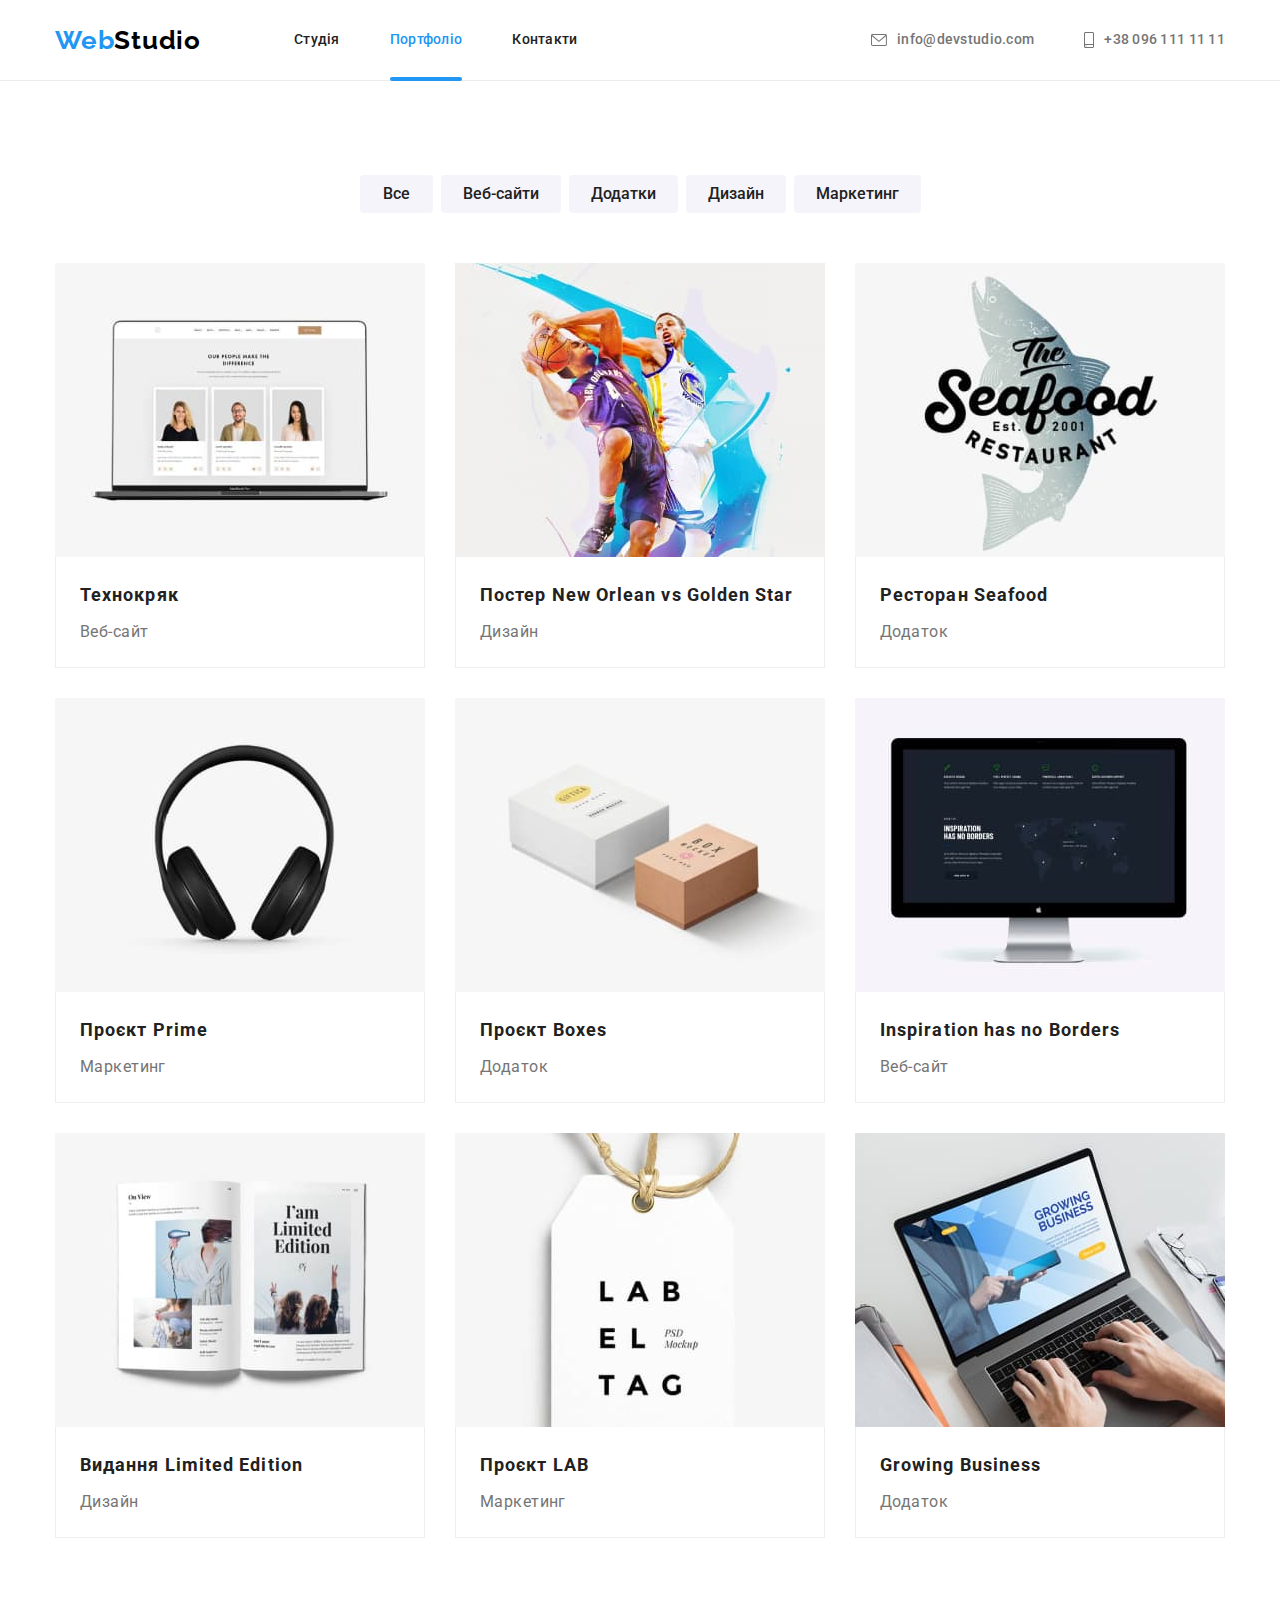
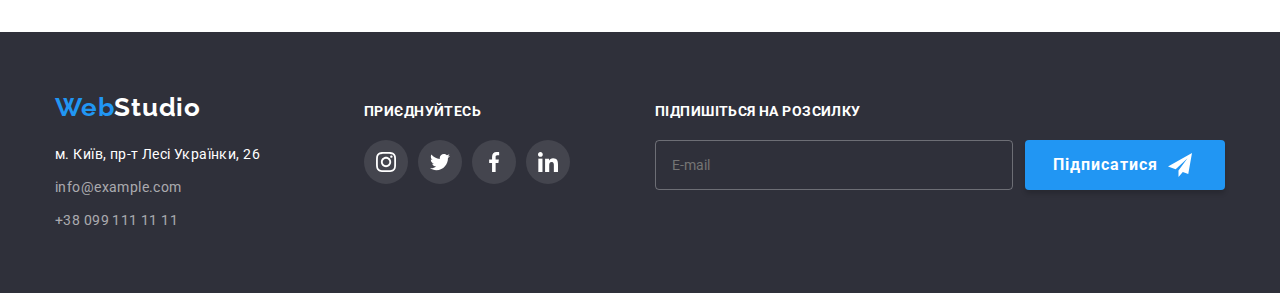
==== portfolio.html @ 716a97ec "Made some changes" ====
<!DOCTYPE html>
<html lang="uk">
<head>
    <meta charset="UTF-8">
    <meta http-equiv="X-UA-Compatible" content="IE=edge">
    <meta name="viewport" content="width=device-width, initial-scale=1.0">
    <title>Портфолио</title>
    <link rel="preconnect" href="https://fonts.googleapis.com">
    <link rel="preconnect" href="https://fonts.gstatic.com" crossorigin>
    <link href="https://fonts.googleapis.com/css2?family=Raleway:wght@700&family=Roboto:wght@400;500;700;900&display=swap"
        rel="stylesheet"/>
    <link rel="stylesheet" href="https://cdn.jsdelivr.net/npm/modern-normalize@1.1.0/modern-normalize.min.css">
    <link rel="stylesheet" href="./css/main.min.css"/>
</head>
<body>
    <!-- HEADER -->
<header class="page-header">
    <div class="container page-header-container">
        <nav class="page-nav">
            <a class="logo link" href="./index.html">Web<span class="logo-header">Studio</span></a>
            <ul class="menu list">
                <li class="menu__item">
                    <a class="menu__link link" href="./index.html">Студія</a>
                </li>
                <li class="menu__item">
                    <a class="menu__link menu__link_current link" href="./portfolio.html">Портфоліо</a>
                </li>
                <li class="menu__item">
                    <a class="menu__link link" href="">Контакти</a>
                </li>
            </ul>
        </nav>

        <ul class="menu contact list">
            <li class="menu__item">
                <a class="menu__email link" href="mailto:info@devstudio.com">info@devstudio.com
                    <svg class="menu__contact-icon" width="16" height="12">
                        <use href="./images/sprite.svg#icon-envelope"></use>
                    </svg>
                </a>
            </li>
            <li class="menu__item">
                <a class="menu__phone-number link" href="tel:+380961111111">+38 096 111 11 11
                    <svg class="menu__contact-icon" width="10" height="16">
                        <use href="./images/sprite.svg#icon-smartphone"></use>
                    </svg>
                </a>
            </li>
        </ul>
    </div>
</header>
    <main>
        <!--PORTFOLIO-->
    <section class="section">
        <div class="container">
        <h1 hidden>Портфоліо</h1>
        <ul class="menu-btn menu list">
            <li class="menu-btn__item">
                <button class="menu-btn__portfolio" type="button">Все</button>
            </li>
            <li class="menu-btn__item">
                <button class="menu-btn__portfolio" type="button">Веб-сайти</button>
            </li>
            <li class="menu-btn__item">
                <button class="menu-btn__portfolio" type="button">Додатки</button>
            </li>
            <li class="menu-btn__item">
                <button class="menu-btn__portfolio" type="button">Дизайн</button>
            </li>
            <li class="menu-btn__item">
                <button class="menu-btn__portfolio" type="button">Маркетинг</button>
            </li>
        </ul>
        </div>
        <div class="container">
        <ul class="portfolio list">
            <li class="portfolio__item">
                <a href="" class="portfolio__link link">
                    <div class="portfolio-gallery">
                        <img class="portfolio-gallery__cards" src="./images/portfolio/img1.jpg" alt="Фото веб-сайта" width="370" height="294">
                        <p class="portfolio-gallery__desc">Ресурс пропонує комплексні пропозиції з різним рівнем функціоналу та сервісів. Все це дозволить
                        відвідувачу отримати вичерпні відомості про компанію чи приватну особу.</p>
                    </div>
                <div class="project-box">
                <h2 class="project-box__title">Технокряк</h2>
                <p class="project-box__type">Веб-сайт</p>
                </div>
                </a>
            </li>
            <li class="portfolio__item">
                <a href="" class="portfolio__link link">
                    <div class="portfolio-gallery">
                        <img class="portfolio-gallery__cards" src="./images/portfolio/img2.jpg" alt="Дизайн постера" width="370" height="294">
                        <p class="portfolio-gallery__desc">Ресурс пропонує комплексні пропозиції з різним рівнем функціоналу та сервісів. Все це дозволить
                        відвідувачу отримати вичерпні відомості про компанію чи приватну особу.</p>
                    </div>
                <div class="project-box">
                <h2 class="project-box__title">Постер <span lang="en">New Orlean vs Golden Star</span></h2>
                <p class="project-box__type">Дизайн</p>
                </div>
                </a>
            </li>
            <li class="portfolio__item">
                <a href="" class="portfolio__link link">
                    <div class="portfolio-gallery">
                        <img class="portfolio-gallery__cards" src="./images/portfolio/img3.jpg" alt="Приложение ресторана" width="370" height="294">
                        <p class="portfolio-gallery__desc">Ресурс пропонує комплексні пропозиції з різним рівнем функціоналу та сервісів. Все це дозволить
                        відвідувачу отримати вичерпні відомості про компанію чи приватну особу.</p>
                    </div>
                <div class="project-box">
                <h2 class="project-box__title">Ресторан <span lang="en">Seafood</span></h2>
                <p class="project-box__type">Додаток</p>
                </div>
                </a>
            </li>
            <li class="portfolio__item">
                <a href="" class="portfolio__link link">
                    <div class="portfolio-gallery">
                        <img class="portfolio-gallery__cards" src="./images/portfolio/img4.jpg" alt="Маркетинговый проэкт" width="370" height="294">
                        <p class="portfolio-gallery__desc">Ресурс пропонує комплексні пропозиції з різним рівнем функціоналу та сервісів. Все це дозволить
                        відвідувачу отримати вичерпні відомості про компанію чи приватну особу.</p>
                    </div>
                <div class="project-box">
                <h2 class="project-box__title">Проєкт <span lang="en">Prime</span></h2>
                <p class="project-box__type">Маркетинг</p>
                </div>
                </a>
            </li>
            <li class="portfolio__item">
                <a href="" class="portfolio__link link">
                    <div class="portfolio-gallery">
                        <img class="portfolio-gallery__cards" src="./images/portfolio/img5.jpg" alt="Приложение" width="370" height="294">
                        <p class="portfolio-gallery__desc">Ресурс пропонує комплексні пропозиції з різним рівнем функціоналу та сервісів. Все це дозволить
                        відвідувачу отримати вичерпні відомості про компанію чи приватну особу.</p>
                    </div>
                <div class="project-box">
                <h2 class="project-box__title">Проєкт <span lang="en">Boxes</span></h2>
                <p class="project-box__type">Додаток</p>
                </div>
                </a>
            </li>
            <li class="portfolio__item">
                <a href="" class="portfolio__link link">
                    <div class="portfolio-gallery">
                        <img class="portfolio-gallery__cards" src="./images/portfolio/img6.jpg" alt="Веб-сайт" width="370" height="294">
                        <p class="portfolio-gallery__desc">Ресурс пропонує комплексні пропозиції з різним рівнем функціоналу та сервісів. Все це дозволить
                        відвідувачу отримати вичерпні відомості про компанію чи приватну особу.</p>
                    </div>
                <div class="project-box">
                <h2 class="project-box__title" lang="en">Inspiration has no Borders</h2>
                <p class="project-box__type">Веб-сайт</p>
                </div>
                </a>
            </li>
            <li class="portfolio__item">
                <a href="" class="portfolio__link link">
                    <div class="portfolio-gallery">
                        <img class="portfolio-gallery__cards" src="./images/portfolio/img7.jpg" alt="Дизайн журнала" width="370" height="294">
                        <p class="portfolio-gallery__desc">Ресурс пропонує комплексні пропозиції з різним рівнем функціоналу та сервісів. Все це дозволить
                        відвідувачу отримати вичерпні відомості про компанію чи приватну особу.</p>
                    </div>
                <div class="project-box">
                <h2 class="project-box__title">Видання <span lang="en">Limited Edition</span></h2>
                <p class="project-box__type">Дизайн</p>
                </div>
                </a>
            </li>
            <li class="portfolio__item">
                <a href="" class="portfolio__link link">
                    <div class="portfolio-gallery">
                        <img class="portfolio-gallery__cards" src="./images/portfolio/img8.jpg" alt="Маркетинговый проэкт" width="370" height="294">
                        <p class="portfolio-gallery__desc">Ресурс пропонує комплексні пропозиції з різним рівнем функціоналу та сервісів. Все це дозволить
                        відвідувачу отримати вичерпні відомості про компанію чи приватну особу.</p>
                    </div>
                <div class="project-box">
                <h2 class="project-box__title">Проєкт <span lang="en">LAB</span></h2>
                <p class="project-box__type">Маркетинг</p>
                </div>
                </a>
            </li>
            <li class="portfolio__item">
                <a href="" class="portfolio__link link">
                    <div class="portfolio-gallery">
                        <img src="./images/portfolio/img9.jpg" alt="Приложение" width="370" height="294">
                        <p class="portfolio-gallery__desc">Ресурс пропонує комплексні пропозиції з різним рівнем функціоналу та сервісів. Все це дозволить
                        відвідувачу отримати вичерпні відомості про компанію чи приватну особу.</p>
                    </div>
                <div class="project-box">
                <h2 class="project-box__title" lang="en">Growing Business</h2>
                <p class="project-box__type">Додаток</p>
                </div>
                </a>
            </li>
        </ul>
        </div>
    </section>
    </main>
    <!-- FOOTER -->
    <footer>
        <div class="footer-container container">
            <div class="adress-footer">
                <a class="logo link" href="./index.html">Web<span class="logo-footer">Studio</span></a>
                <address>
                    <ul class="contact-footer list">
                        <li class="contact-footer__adress">
                            <a class="contact-footer__map link" href="https://goo.gl/maps/ppYzoB6r3DDobpqH9" target="_blank"
                                rel="noopener noreferrer">м. Київ, пр-т Лесі Українки, 26</a>
                        </li>
                        <li class="contact-footer__adress">
                            <a class="contact-footer__mail link" href="mailto:info@example.com">info@example.com</a>
                        </li>
                        <li>
                            <a class="contact-footer__phone- link" href="tel:+380991111111">+38 099 111 11 11</a>
                        </li>
                    </ul>
                </address>
            </div>
            <div class="social">
                <p class="social__title">приєднуйтесь</p>
                <ul class="social__list list">
                    <li class="social__item">
                        <a href="" class="social__link"><svg class="social__icon" width="20" height="20">
                                <use href="./images/sprite.svg#icon-instagram-footer"></use>
                            </svg>
                        </a>
                    </li>
                    <li class="social__item">
                        <a href="" class="social__link"><svg class="social__icon" width="20" height="20">
                                <use href="./images/sprite.svg#icon-twitter-footer"></use>
                            </svg>
                        </a>
                    </li>
                    <li class="social__item">
                        <a href="" class="social__link"><svg class="social__icon" width="20" height="20">
                                <use href="./images/sprite.svg#icon-facebook-footer"></use>
                            </svg>
                        </a>
                    </li>
                    <li class="social__item">
                        <a href="" class="social__link"><svg class="social__icon" width="20" height="20">
                                <use href="./images/sprite.svg#icon-linkedin-footer"></use>
                            </svg>
                        </a>
                    </li>
                </ul>
            </div>
            <div class="subscribe-wrapper">
                <p class="subscribe-wrapper__descr">Підпишіться на розсилку</p>
                <form class="subscribe-wrapper__modal-form">
                    <input type="email" name="user_email" class="subscribe-wrapper__input" required placeholder="E-mail">
                    <button type="submit" class="subscribe-wrapper__btn">Підписатися
                        <svg class="subscribe-wrapper__icon" width="24" height="24">
                            <use href="./images/sprite.svg#icon-send"></use>
                        </svg>
                    </button>
                </form>
            </div>
        </div>
    </footer>
</body>
</html>
---- css/main.min.css ----
:root{--primary-font: "Roboto", sans-serif;--secondary-font: "Raleway", sans-serif;--accent-color: #2196F3;--transition-dur-and-fun: 250ms cubic-bezier(0.4, 0, 0.2, 1)}.visually-hidden{position:absolute;width:1px;height:1px;margin:-1px;padding:0;overflow:hidden;border:0;clip:rect(0 0 0 0)}h1,h2,h3,h4,p{margin-top:0;margin-bottom:0}ul,ol{margin:0;padding:0}button{cursor:pointer}.list{list-style:none}.link{text-decoration:none}body{font-family:var(--primary-font);font-size:14px;letter-spacing:.03em;color:#212121}.list-item:not(:last-child){margin-right:30px}img{display:block;max-width:100%;height:auto}.section{padding-top:94px;padding-bottom:94px}.container{width:1200px;margin-left:auto;margin-right:auto;padding-left:15px;padding-right:15px}.content-title{margin-bottom:50px;text-align:center}.backdrop{position:fixed;top:0;left:0;z-index:100;width:100%;height:100%;background-color:rgba(0,0,0,.2);transition:opacity var(--transition-dur-and-fun),visibility var(--transition-dur-and-fun)}.backdrop.is-hidden{opacity:0;visibility:hidden;pointer-events:none}.modal{position:absolute;top:50%;left:50%;transform:translate(-50%, -50%);width:528px;height:581px;background-color:#fff;box-shadow:0px 1px 3px rgba(0,0,0,.12),0px 1px 1px rgba(0,0,0,.14),0px 2px 1px rgba(0,0,0,.2);padding:40px}.modal-close-btn{position:absolute;top:8px;right:8px;display:flex;justify-content:center;align-items:center;width:30px;height:30px;border-radius:50%;background:#fff;border:1px solid rgba(0,0,0,.1);padding:0}.modal-close-btn-icon{fill:#000}.modal-close-btn-icon:hover,.modal-close-btn-icon:focus{fill:var(--accent-color)}.modal-form{display:flex;flex-direction:column}.modal-form-input{width:100%;height:40px;border:1px solid rgba(33,33,33,.2);border-radius:4px;padding-left:42px;transition:border-color var(--transition-dur-and-fun);cursor:pointer}.modal-form-input:focus{outline:none;border-color:var(--accent-color)}.modal-form-input-wrapper{position:relative;display:block}.modal-form-input-icon{position:absolute;top:50%;left:12px;transform:translateY(-50%);fill:#212121;transition:fill var(--transition-dur-and-fun)}.modal-form-input:focus+.modal-form-input-icon{fill:var(--accent-color)}.contact-form{text-align:center;font-weight:700;font-size:20px;line-height:1.15;letter-spacing:.03em;color:#212121;margin-bottom:12px}.modal-form-input-desc{display:block;font-weight:400;font-size:12px;line-height:1.17;letter-spacing:.01em;color:#757575;margin-bottom:4px}.modal-form-field{margin-bottom:10px}.modal-form-message{width:100%;height:120px;padding:12px 16px;resize:none;border:1px solid rgba(33,33,33,.2);border-radius:4px;transition:border-color var(--transition-dur-and-fun);margin-bottom:20px;cursor:pointer}.modal-form-message:focus{outline:none;border-color:var(--accent-color)}.modal-form-message::placeholder{color:rgba(117,117,117,.5)}.modal-form-check-desc{font-size:14px;line-height:1.71;letter-spacing:.03em;color:#757575;display:flex;justify-content:center;align-items:center;margin-bottom:30px;cursor:pointer}.modal-form-check-desc::before{display:block;content:"";border:1px solid #212121;margin-right:8px;background:#fff;width:16px;height:15px;border-radius:2px}.modal-form-check:checked+.modal-form-check-desc::before{background-image:url(../images/icon_check.svg);background-color:var(--accent-color);border-color:var(--accent-color);background-position:center;background-repeat:no-repeat}.modal-form-check:focus+.modal-form-check-desc::before{border-color:var(--accent-color);outline:none;transition:border-color var(--transition-dur-and-fun)}.modal-form-check-link{color:var(--accent-color)}.modal-form-submit{font-family:inherit;font-weight:700;font-size:16px;line-height:1.88;letter-spacing:.06em;padding:10px 52px;min-width:200px;align-self:center;border:none;text-align:center;color:#fff;background:#188ce8;box-shadow:0px 4px 4px rgba(0,0,0,.15);border-radius:4px;transition:background-color var(--transition-dur-and-fun)}.modal-form-submit:hover,.modal-form-submit:focus{background-color:var(--accent-color)}.page-header{border-bottom:1px solid #ececec}.page-header-container{display:flex;align-items:center}.page-nav{display:flex;align-items:center}.menu{display:flex;align-items:center}.logo{font-family:var(--secondary-font);font-weight:700;font-size:26px;line-height:1.19;letter-spacing:.03em;color:var(--accent-color);margin-right:93px}.logo-header{color:#000;padding-top:24px;padding-bottom:24px}.menu__item:not(:last-child){margin-right:50px}.menu__link{position:relative;font-weight:500;line-height:1.14;letter-spacing:.02em;color:#212121;display:block;padding-top:32px;padding-bottom:32px;transition:color var(--transition-dur-and-fun)}.menu__link:hover,.menu__link:focus{color:var(--accent-color)}.menu__link_current{color:var(--accent-color)}.menu__item .menu__link_current{color:var(--accent-color)}.menu__link_current::after{content:"";position:absolute;bottom:0;left:0;width:100%;height:4px;background-color:var(--accent-color);border-radius:2px;transition:background-color var(--transition-dur-and-fun);margin-bottom:-1px}.menu__link.menu__link_current:hover:after{background-color:var(--accent-color)}.menu__email,.menu__phone-number{display:block;padding-top:32px;padding-bottom:32px;display:flex;align-items:center}.contact{margin-left:auto}.menu__phone-number{font-weight:500;line-height:1.14;letter-spacing:.02em;color:#757575;transition:color var(--transition-dur-and-fun)}.menu__phone-number:hover,.menu__phone-number:focus{color:var(--accent-color)}.menu__email{font-weight:500;line-height:1.14;letter-spacing:.02em;color:#757575;transition:color var(--transition-dur-and-fun)}.menu__email:hover,.menu__email:focus{color:var(--accent-color)}.menu__contact-icon{margin-right:10px;fill:currentColor;order:-1;transition:fill var(--transition-dur-and-fun)}.menu__contact-icon:hover,.menu__contact-icon:focus{fill:#2196f3}.hero{margin-top:0px;text-align:center;padding-top:200px;padding-bottom:200px;background-color:#c4c4c4;background-image:linear-gradient(rgba(47, 48, 58, 0.4), rgba(47, 48, 58, 0.4)),url(../images/hero/bg.jpg);background-size:cover;background-position:center;background-repeat:no-repeat}.content-title-advantages{padding-bottom:10px}.main-title{font-weight:900;font-size:44px;line-height:1.36;letter-spacing:.06em;text-transform:uppercase;color:#fff;margin-bottom:30px;text-align:center}.modal-btn{font-family:inherit;font-weight:700;font-size:16px;line-height:1.88;letter-spacing:.06em;color:#fff;background-color:var(--accent-color);padding:10px 32px;border-radius:4px;border:rgba(0,0,0,0);box-shadow:0px 4px 4px rgba(0,0,0,.15);min-width:216px;text-align:center;transition:background-color var(--transition-dur-and-fun)}.modal-btn:hover,.modal-btn:focus{color:#fff;background-color:#188ce8;box-shadow:0px 4px 4px rgba(0,0,0,.15)}.advantages{align-items:stretch}.advantages-icon{display:flex;justify-content:center;align-items:center;margin-bottom:30px;height:120px;background:#f5f4fa;border-radius:4px}.advantages-title{font-weight:700;font-size:14px;line-height:1.14;text-transform:uppercase;margin-bottom:10px}.advantages-list{line-height:1.71;font-size:14px;color:#757575}.section-about{padding-top:0px}.secondary-title{font-weight:700;font-size:36px;line-height:1.17}.about-overlay-container{position:relative}.overlay-about{position:absolute;bottom:0;right:0;width:100%;height:70px;display:flex;justify-content:center;align-items:center;font-weight:700;font-size:14px;line-height:1.14;text-align:center;letter-spacing:.03em;color:#fff;background:rgba(47,48,58,.8);text-transform:uppercase}.employees{background-color:#f5f4fa}.employees-item{background-color:#fff;border-radius:0px 0px 4px 4px}.team-member{font-weight:500;font-size:16px;line-height:1.19;text-align:center;margin-bottom:10px}.profesion-team-member{font-size:16px;line-height:1.19;color:#757575;text-align:center;margin-bottom:16px}.team-foto{border-radius:0px}.icon-list{display:flex;justify-content:center;align-items:center;gap:10px}.icon{display:flex;justify-content:center;align-items:center;width:44px;height:44px;border-radius:50%;background-color:#fff;transition:background-color var(--transition-dur-and-fun)}.icon:hover,.icon:focus{background-color:var(--accent-color)}.media-icons{fill:#afb1b8;transition:fill var(--transition-dur-and-fun)}.icon:hover .media-icons,.icon:focus .media-icons{fill:#fff}.team-box{padding-top:30px;padding-bottom:30px;border-radius:0px 0px 4px 4px;box-shadow:0px 1px 3px rgba(0,0,0,.12),0px 1px 1px rgba(0,0,0,.14),0px 2px 1px rgba(0,0,0,.2)}.clients-item{display:flex;justify-content:center;align-items:center}.clients-link{display:flex;justify-content:center;align-items:center;width:170px;height:92px;border:1px solid #afb1b8;border-radius:4px;cursor:pointer;transition:border-color var(--transition-dur-and-fun)}.clients-link:hover,.clients-link:focus{border-color:var(--accent-color)}.clients-icon{fill:#afb1b8;transition:fill var(--transition-dur-and-fun)}.clients-list>li:not(:last-child){margin-right:30px}.clients-link:hover svg,.clients-link:focus svg{fill:var(--accent-color)}footer{background:#2f303a;padding-top:60px;padding-bottom:60px}.footer-container{display:flex;align-items:baseline}.logo-footer{color:#fff}.contact-footer__adress{margin-bottom:9px}.contact-footer{margin-top:20px}.contact-footer__map{font-style:normal;line-height:1.71;color:#fff;transition:color var(--transition-dur-and-fun)}.contact-footer__map:hover,.contact-footer__map:focus{color:var(--accent-color)}.contact-footer__mail{font-style:normal;line-height:1.71;color:rgba(255,255,255,.6);transition:color var(--transition-dur-and-fun)}.contact-footer__mail:hover,.contact-footer__mail:focus{color:var(--accent-color)}.contact-footer__phone-{font-style:normal;line-height:1.71;color:rgba(255,255,255,.6);transition:background-color var(--transition-dur-and-fun)}.contact-footer__phone-:hover,.contact-footer__phone-:focus{color:var(--accent-color)}.social__list{display:flex}.social{margin-left:70px}.social__list>li:not(:last-child){margin-right:10px}.social__title{color:#fff;margin-bottom:20px;line-height:1.14;letter-spacing:.03em;text-transform:uppercase;font-weight:700}.social__link{display:flex;justify-content:center;align-items:center;width:44px;height:44px;background-color:rgba(255,255,255,.1);border-radius:50%;transition:background-color var(--transition-dur-and-fun)}.social__link:hover,.social__link:focus{background-color:var(--accent-color)}.social__icon{fill:#fff}.subscribe-wrapper{margin-left:auto}.subscribe-wrapper__modal-form{display:flex}.subscribe-wrapper__descr{font-weight:700;font-size:14px;line-height:1.14;letter-spacing:.03em;text-transform:uppercase;color:#fff;margin-bottom:20px}.subscribe-wrapper__input{border:1px solid rgba(255,255,255,.3);background-color:rgba(0,0,0,0);border-radius:4px;margin-right:12px;height:50px;cursor:pointer;padding:15px 16px;width:358px;outline:none;color:#fff}.subscribe-wrapper__btn{background:var(--accent-color);box-shadow:0px 4px 4px rgba(0,0,0,.15);border-radius:4px;font-weight:700;font-size:16px;line-height:1.88;text-align:center;letter-spacing:.06em;color:#fff;border:none;padding:10px 28px;min-width:200px;display:flex;align-items:center;transition:background-color var(--transition-dur-and-fun)}.subscribe-wrapper__btn:hover,.subscribe-wrapper__btn:focus{background-color:#188ce8}.subscribe-wrapper__icon{fill:#fff;justify-content:center;align-items:center;margin-left:10px}.menu-btn__portfolio{font-family:inherit;font-weight:500;font-size:16px;line-height:1.63;color:#212121;background:#f5f4fa;padding:6px 22px;border-radius:4px;border:none;text-align:center;min-width:73px;transition:color var(--transition-dur-and-fun),background-color var(--transition-dur-and-fun),box-shadow var(--transition-dur-and-fun)}.menu-btn__portfolio:hover,.menu-btn__portfolio:focus{color:#fff;background-color:var(--accent-color);box-shadow:0px 3px 1px rgba(0,0,0,.1),0px 1px 2px rgba(0,0,0,.08),0px 2px 2px rgba(0,0,0,.12)}.menu-btn{justify-content:center;margin-bottom:50px}.menu-btn__item:not(:last-child){margin-right:8px}.project-box__title{font-weight:700;font-size:18px;line-height:2;letter-spacing:.06em;margin-bottom:4px;color:#212121}.project-box__type{font-size:16px;line-height:1.88;color:#757575}.portfolio{display:flex;flex-wrap:wrap;gap:30px}.portfolio-gallery{position:relative;overflow:hidden}.portfolio-gallery__desc{position:absolute;top:0;left:0;width:100%;height:100%;overflow:auto;transform:translate(0, 100%);transition:transform var(--transition-dur-and-fun);background:rgba(33,150,243,.9);font-size:18px;line-height:1.56;letter-spacing:.03em;font-weight:400;color:#fff;padding:63px 24px}.portfolio__link:hover .portfolio-gallery__desc,.portfolio__link:focus .portfolio-gallery__desc{transform:translate(0, 0)}.portfolio-gallery__cards{flex-basis:calc((100% - 60px)/3);display:block}.project-box{padding:20px 24px;background:#fff;border-left:1px solid #eee;border-right:1px solid #eee;border-bottom:1px solid #eee}.portfolio__link{display:block;transition:box-shadow var(--transition-dur-and-fun)}.portfolio__link:hover,.portfolio__link:focus{box-shadow:0px 1px 1px rgba(0,0,0,.12),0px 4px 4px rgba(0,0,0,.06),1px 4px 6px rgba(0,0,0,.16)}/*# sourceMappingURL=main.min.css.map */
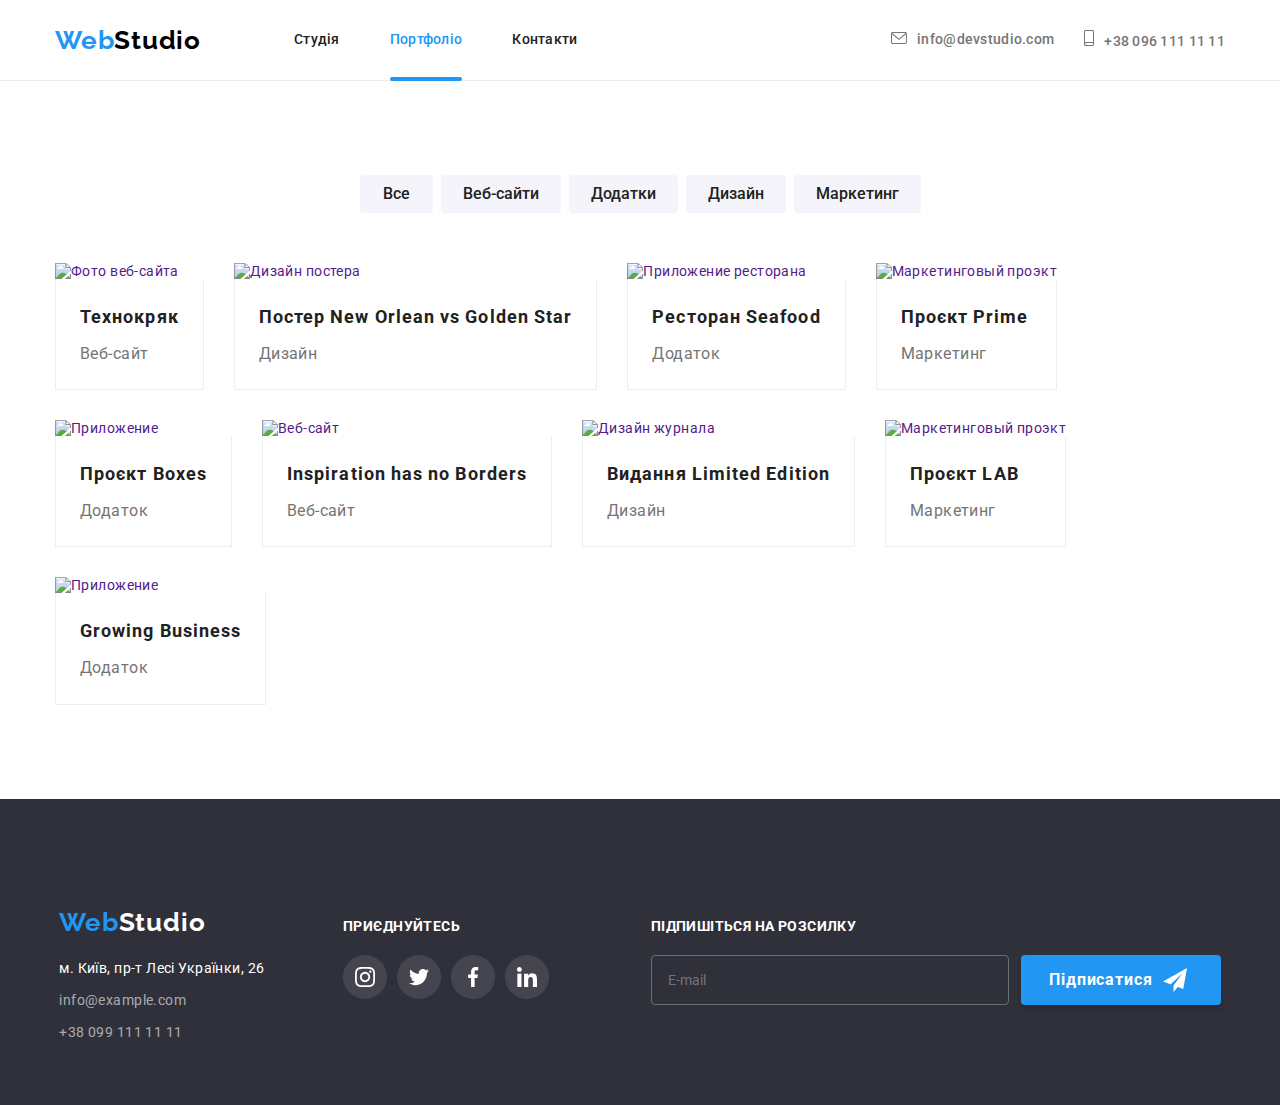
==== commit 1d365eed: "a" ====
--- a/portfolio.html
+++ b/portfolio.html
@@ -18,35 +18,87 @@
     <div class="container page-header-container">
         <nav class="page-nav">
             <a class="logo link" href="./index.html">Web<span class="logo-header">Studio</span></a>
-            <ul class="menu list">
-                <li class="menu__item">
-                    <a class="menu__link link" href="./index.html">Студія</a>
+            <ul class="menu-header list">
+                <li class="menu-header__item">
+                    <a class="menu-header__link link" href="./index.html">Студія</a>
                 </li>
-                <li class="menu__item">
-                    <a class="menu__link menu__link_current link" href="./portfolio.html">Портфоліо</a>
+                <li class="menu-header__item">
+                    <a class="menu-header__link menu-header__link_current link" href="./portfolio.html">Портфоліо</a>
                 </li>
-                <li class="menu__item">
-                    <a class="menu__link link" href="">Контакти</a>
+                <li class="menu-header__item">
+                    <a class="menu-header__link link" href="">Контакти</a>
                 </li>
             </ul>
         </nav>
 
-        <ul class="menu contact list">
-            <li class="menu__item">
-                <a class="menu__email link" href="mailto:info@devstudio.com">info@devstudio.com
-                    <svg class="menu__contact-icon" width="16" height="12">
-                        <use href="./images/sprite.svg#icon-envelope"></use>
+        <ul class="menu-header contact list">
+            <li class="menu-header__item-contacts">
+                <a class="menu-header__email link" href="mailto:info@devstudio.com"><svg class="menu-header__contact-icon" width="16" height="12">
+                    <use href="./images/sprite.svg#icon-envelope"></use>
+                </svg>info@devstudio.com
+                </a>
+            </li>
+            <li class="menu-header__item-contacts">
+                <a class="menu-header__phone-number link" href="tel:+380961111111"><svg class="menu-header__contact-icon" width="10" height="16">
+                    <use href="./images/sprite.svg#icon-smartphone"></use>
+                </svg>+38 096 111 11 11
+                </a>
+            </li>
+        </ul>
+        <button type="button" class="mobile-menu-open" data-menu-open>
+            <svg class="mobile-menu-open_icon" width="40" height="40">
+                <use href="./images/sprite.svg#burger-icon"></use>
+            </svg>
+        </button>
+        </div>
+        
+        <div class="mobile-menu" data-menu>
+            <div class="container mobile-menu__container">
+                <button class="mobile-menu__close-btn" data-menu-close>
+                    <svg class="mobile-menu__close-icon" width="40" height="40">
+                        <use href="./images/sprite.svg#icon-close-modal"></use>
                     </svg>
-                </a>
-            </li>
-            <li class="menu__item">
-                <a class="menu__phone-number link" href="tel:+380961111111">+38 096 111 11 11
-                    <svg class="menu__contact-icon" width="10" height="16">
-                        <use href="./images/sprite.svg#icon-smartphone"></use>
-                    </svg>
-                </a>
-            </li>
-        </ul>
+                </button>
+        
+                <div class="mobile-menu-nav">
+                    <ul class="mobile-menu-nav__list list">
+                        <li class="mobile-menu-nav__item">
+                            <a class="mobile-menu-nav__link mobile-menu-nav__link link" href="./index.html">Студія</a>
+                        </li>
+                        <li class="mobile-menu-nav__item">
+                            <a class="mobile-menu-nav__link_current link" href="./portfolio.html">Портфоліо</a>
+                        </li>
+                        <li class="mobile-menu-nav__item">
+                            <a class="mobile-menu-nav__link link" href="">Контакти</a>
+                        </li>
+                    </ul>
+                </div>
+                <div class="mobile-menu-contact">
+                    <ul class="mobile-menu-contact_list list">
+                        <li class="mobile-menu-contact__item">
+                            <a class="mobile-menu-contact__phone link" href="tel:+380961111111">+38 096 111 11 11</a>
+                        </li>
+                        <li class="mobile-menu-contact__item">
+                            <a class="mobile-menu-contact__email link" href="mailto:info@devstudio.com">info@devstudio.com</a>
+                        </li>
+                    </ul>
+                    <ul class="menu-social list">
+                        <li class="menu-social__item">
+                            <a class="menu-social__link link" href="">Instagram</a>
+                        </li>
+                        <li class="menu-social__item">
+                            <a class="menu-social__link link" href="">Twitter</a>
+                        </li>
+                        <li class="menu-social__item">
+                            <a class="menu-social__link link" href="">Facebook</a>
+                        </li>
+                        <li class="menu-social__item">
+                            <a class="menu-social__link link" href="">Linkedin</a>
+                        </li>
+                    </ul>
+                </div>
+            </div>
+
     </div>
 </header>
     <main>
@@ -54,7 +106,7 @@
     <section class="section">
         <div class="container">
         <h1 hidden>Портфоліо</h1>
-        <ul class="menu-btn menu list">
+        <ul class="menu-btn list">
             <li class="menu-btn__item">
                 <button class="menu-btn__portfolio" type="button">Все</button>
             </li>
@@ -77,7 +129,19 @@
             <li class="portfolio__item">
                 <a href="" class="portfolio__link link">
                     <div class="portfolio-gallery">
-                        <img class="portfolio-gallery__cards" src="./images/portfolio/img1.jpg" alt="Фото веб-сайта" width="370" height="294">
+                        <picture>
+                            <source 
+                            srcset="./images/desktop/portfolio/projects/project1-desktop.jpg 1x, ./images/desktop/portfolio/projects/project1-desktop@2x.jpg 2x"
+                            media="(min-width: 1200px)">
+                            <source
+                            srcset="./images/tablet/portfolio/projects/project1-tablet.jpg 1x, ./images/tablet/portfolio/projects/project1-tablet@2x.jpg 2x"
+                            media="(min-width: 768px)">
+                            <source
+                            srcset="./images/mobile/portfolio/projects/project1-mobile.jpg 1x, ./images/mobile/portfolio/projects/project1-mobile@2x.jpg 2x"
+                            media="(max-width: 767px)">
+                            <img class="portfolio-gallery__cards" src="./images/desktop/portfolio/projects/project1-desktop.jpg" alt="Фото веб-сайта">
+                        </picture>
+                        
                         <p class="portfolio-gallery__desc">Ресурс пропонує комплексні пропозиції з різним рівнем функціоналу та сервісів. Все це дозволить
                         відвідувачу отримати вичерпні відомості про компанію чи приватну особу.</p>
                     </div>
@@ -90,7 +154,18 @@
             <li class="portfolio__item">
                 <a href="" class="portfolio__link link">
                     <div class="portfolio-gallery">
-                        <img class="portfolio-gallery__cards" src="./images/portfolio/img2.jpg" alt="Дизайн постера" width="370" height="294">
+                        <picture>
+                            <source
+                                srcset="./images/desktop/portfolio/projects/project2-desktop.jpg 1x, ./images/desktop/portfolio/projects/project2-desktop@2x.jpg 2x"
+                                media="(min-width: 1200px)">
+                            <source
+                                srcset="./images/tablet/portfolio/projects/project2-tablet.jpg 1x, ./images/tablet/portfolio/projects/project2-tablet@2x.jpg 2x"
+                                media="(min-width: 768px)">
+                            <source
+                                srcset="./images/mobile/portfolio/projects/project2-mobile.jpg 1x, ./images/mobile/portfolio/projects/project2-mobile@2x.jpg 2x"
+                                media="(max-width: 767px)">
+                        <img class="portfolio-gallery__cards" src="./images/desktop/portfolio/projects/project2-desktop.jpg" alt="Дизайн постера">
+                        </picture>
                         <p class="portfolio-gallery__desc">Ресурс пропонує комплексні пропозиції з різним рівнем функціоналу та сервісів. Все це дозволить
                         відвідувачу отримати вичерпні відомості про компанію чи приватну особу.</p>
                     </div>
@@ -103,7 +178,18 @@
             <li class="portfolio__item">
                 <a href="" class="portfolio__link link">
                     <div class="portfolio-gallery">
-                        <img class="portfolio-gallery__cards" src="./images/portfolio/img3.jpg" alt="Приложение ресторана" width="370" height="294">
+                        <picture>
+                            <source
+                                srcset="./images/desktop/portfolio/projects/project3-desktop.jpg 1x, ./images/desktop/portfolio/projects/project3-desktop@2x.jpg 2x"
+                                media="(min-width: 1200px)">
+                            <source
+                                srcset="./images/tablet/portfolio/projects/project3-tablet.jpg 1x, ./images/tablet/portfolio/projects/project3-tablet@2x.jpg 2x"
+                                media="(min-width: 768px)">
+                            <source
+                                srcset="./images/mobile/portfolio/projects/project3-mobile.jpg 1x, ./images/mobile/portfolio/projects/project3-mobile@2x.jpg 2x"
+                                media="(max-width: 767px)">
+                        <img class="portfolio-gallery__cards" src="./images/desktop/portfolio/projects/project3-desktop.jpg" alt="Приложение ресторана">
+                        </picture>
                         <p class="portfolio-gallery__desc">Ресурс пропонує комплексні пропозиції з різним рівнем функціоналу та сервісів. Все це дозволить
                         відвідувачу отримати вичерпні відомості про компанію чи приватну особу.</p>
                     </div>
@@ -116,7 +202,18 @@
             <li class="portfolio__item">
                 <a href="" class="portfolio__link link">
                     <div class="portfolio-gallery">
-                        <img class="portfolio-gallery__cards" src="./images/portfolio/img4.jpg" alt="Маркетинговый проэкт" width="370" height="294">
+                        <picture>
+                            <source
+                                srcset="./images/desktop/portfolio/projects/project4-desktop.jpg 1x, ./images/desktop/portfolio/projects/project4-desktop@2x.jpg 2x"
+                                media="(min-width: 1200px)">
+                            <source
+                                srcset="./images/tablet/portfolio/projects/project4-tablet.jpg 1x, ./images/tablet/portfolio/projects/project4-tablet@2x.jpg 2x"
+                                media="(min-width: 768px)">
+                            <source
+                                srcset="./images/mobile/portfolio/projects/project4-mobile.jpg 1x, ./images/mobile/portfolio/projects/project4-mobile@2x.jpg 2x"
+                                media="(max-width: 767px)">
+                        <img class="portfolio-gallery__cards" src="./images/desktop/portfolio/projects/project4-desktop.jpg" alt="Маркетинговый проэкт">
+                        </picture>
                         <p class="portfolio-gallery__desc">Ресурс пропонує комплексні пропозиції з різним рівнем функціоналу та сервісів. Все це дозволить
                         відвідувачу отримати вичерпні відомості про компанію чи приватну особу.</p>
                     </div>
@@ -129,7 +226,18 @@
             <li class="portfolio__item">
                 <a href="" class="portfolio__link link">
                     <div class="portfolio-gallery">
-                        <img class="portfolio-gallery__cards" src="./images/portfolio/img5.jpg" alt="Приложение" width="370" height="294">
+                        <picture>
+                            <source
+                                srcset="./images/desktop/portfolio/projects/project5-desktop.jpg 1x, ./images/desktop/portfolio/projects/project5-desktop@2x.jpg 2x"
+                                media="(min-width: 1200px)">
+                            <source
+                                srcset="./images/tablet/portfolio/projects/project5-tablet.jpg 1x, ./images/tablet/portfolio/projects/project5-tablet@2x.jpg 2x"
+                                media="(min-width: 768px)">
+                            <source
+                                srcset="./images/mobile/portfolio/projects/project5-mobile.jpg 1x, ./images/mobile/portfolio/projects/project5-mobile@2x.jpg 2x"
+                                media="(max-width: 767px)">
+                        <img class="portfolio-gallery__cards" src="./images/desktop/portfolio/projects/project5-desktop.jpg" alt="Приложение">
+                        </picture>
                         <p class="portfolio-gallery__desc">Ресурс пропонує комплексні пропозиції з різним рівнем функціоналу та сервісів. Все це дозволить
                         відвідувачу отримати вичерпні відомості про компанію чи приватну особу.</p>
                     </div>
@@ -142,7 +250,18 @@
             <li class="portfolio__item">
                 <a href="" class="portfolio__link link">
                     <div class="portfolio-gallery">
-                        <img class="portfolio-gallery__cards" src="./images/portfolio/img6.jpg" alt="Веб-сайт" width="370" height="294">
+                        <picture>
+                            <source
+                                srcset="./images/desktop/portfolio/projects/project6-desktop.jpg 1x, ./images/desktop/portfolio/projects/project6-desktop@2x.jpg 2x"
+                                media="(min-width: 1200px)">
+                            <source
+                                srcset="./images/tablet/portfolio/projects/project6-tablet.jpg 1x, ./images/tablet/portfolio/projects/project6-tablet@2x.jpg 2x"
+                                media="(min-width: 768px)">
+                            <source
+                                srcset="./images/mobile/portfolio/projects/project6-mobile.jpg 1x, ./images/mobile/portfolio/projects/project6-mobile@2x.jpg 2x"
+                                media="(max-width: 767px)">
+                        <img class="portfolio-gallery__cards" src="./images/desktop/portfolio/projects/project6-desktop.jpg" alt="Веб-сайт">
+                        </picture>
                         <p class="portfolio-gallery__desc">Ресурс пропонує комплексні пропозиції з різним рівнем функціоналу та сервісів. Все це дозволить
                         відвідувачу отримати вичерпні відомості про компанію чи приватну особу.</p>
                     </div>
@@ -155,7 +274,18 @@
             <li class="portfolio__item">
                 <a href="" class="portfolio__link link">
                     <div class="portfolio-gallery">
-                        <img class="portfolio-gallery__cards" src="./images/portfolio/img7.jpg" alt="Дизайн журнала" width="370" height="294">
+                        <picture>
+                            <source
+                                srcset="./images/desktop/portfolio/projects/project7-desktop.jpg 1x, ./images/desktop/portfolio/projects/project7-desktop@2x.jpg 2x"
+                                media="(min-width: 1200px)">
+                            <source
+                                srcset="./images/tablet/portfolio/projects/project7-tablet.jpg 1x, ./images/tablet/portfolio/projects/project7-tablet@2x.jpg 2x"
+                                media="(min-width: 768px)">
+                            <source
+                                srcset="./images/mobile/portfolio/projects/project7-mobile.jpg 1x, ./images/mobile/portfolio/projects/project7-mobile@2x.jpg 2x"
+                                media="(max-width: 767px)">
+                        <img class="portfolio-gallery__cards" src="./images/desktop/portfolio/projects/project7-desktop.jpg" alt="Дизайн журнала">
+                        </picture>
                         <p class="portfolio-gallery__desc">Ресурс пропонує комплексні пропозиції з різним рівнем функціоналу та сервісів. Все це дозволить
                         відвідувачу отримати вичерпні відомості про компанію чи приватну особу.</p>
                     </div>
@@ -168,7 +298,18 @@
             <li class="portfolio__item">
                 <a href="" class="portfolio__link link">
                     <div class="portfolio-gallery">
-                        <img class="portfolio-gallery__cards" src="./images/portfolio/img8.jpg" alt="Маркетинговый проэкт" width="370" height="294">
+                        <picture>
+                            <source
+                                srcset="./images/desktop/portfolio/projects/project8-desktop.jpg 1x, ./images/desktop/portfolio/projects/project8-desktop@2x.jpg 2x"
+                                media="(min-width: 1200px)">
+                            <source
+                                srcset="./images/tablet/portfolio/projects/project8-tablet.jpg 1x, ./images/tablet/portfolio/projects/project8-tablet@2x.jpg 2x"
+                                media="(min-width: 768px)">
+                            <source
+                                srcset="./images/mobile/portfolio/projects/project8-mobile.jpg 1x, ./images/mobile/portfolio/projects/project8-mobile@2x.jpg 2x"
+                                media="(max-width: 767px)">
+                        <img class="portfolio-gallery__cards" src="./images/desktop/portfolio/projects/project8-desktop.jpg" alt="Маркетинговый проэкт">
+                        </picture>
                         <p class="portfolio-gallery__desc">Ресурс пропонує комплексні пропозиції з різним рівнем функціоналу та сервісів. Все це дозволить
                         відвідувачу отримати вичерпні відомості про компанію чи приватну особу.</p>
                     </div>
@@ -181,7 +322,18 @@
             <li class="portfolio__item">
                 <a href="" class="portfolio__link link">
                     <div class="portfolio-gallery">
-                        <img src="./images/portfolio/img9.jpg" alt="Приложение" width="370" height="294">
+                        <picture>
+                            <source
+                                srcset="./images/desktop/portfolio/projects/project9-desktop.jpg 1x, ./images/desktop/portfolio/projects/project9-desktop@2x.jpg 2x"
+                                media="(min-width: 1200px)">
+                            <source
+                                srcset="./images/tablet/portfolio/projects/project9-tablet.jpg 1x, ./images/tablet/portfolio/projects/project9-tablet@2x.jpg 2x"
+                                media="(min-width: 768px)">
+                            <source
+                                srcset="./images/mobile/portfolio/projects/project9-mobile.jpg 1x, ./images/mobile/portfolio/projects/project9-mobile@2x.jpg 2x"
+                                media="(max-width: 767px)">
+                        <img class="portfolio-gallery__cards" src="./images/desktop/portfolio/projects/project9-desktop.jpg" alt="Приложение">
+                        </picture>
                         <p class="portfolio-gallery__desc">Ресурс пропонує комплексні пропозиції з різним рівнем функціоналу та сервісів. Все це дозволить
                         відвідувачу отримати вичерпні відомості про компанію чи приватну особу.</p>
                     </div>
@@ -257,6 +409,7 @@
             </div>
         </div>
     </footer>
+    <script src="./js/mobile-menu.js"></script>
 </body>
 </html>
 
--- a/css/main.min.css
+++ b/css/main.min.css
@@ -1 +1 @@
-:root{--primary-font: "Roboto", sans-serif;--secondary-font: "Raleway", sans-serif;--accent-color: #2196F3;--transition-dur-and-fun: 250ms cubic-bezier(0.4, 0, 0.2, 1)}.visually-hidden{position:absolute;width:1px;height:1px;margin:-1px;padding:0;overflow:hidden;border:0;clip:rect(0 0 0 0)}h1,h2,h3,h4,p{margin-top:0;margin-bottom:0}ul,ol{margin:0;padding:0}button{cursor:pointer}.list{list-style:none}.link{text-decoration:none}body{font-family:var(--primary-font);font-size:14px;letter-spacing:.03em;color:#212121}.list-item:not(:last-child){margin-right:30px}img{display:block;max-width:100%;height:auto}.section{padding-top:94px;padding-bottom:94px}.container{width:1200px;margin-left:auto;margin-right:auto;padding-left:15px;padding-right:15px}.content-title{margin-bottom:50px;text-align:center}.backdrop{position:fixed;top:0;left:0;z-index:100;width:100%;height:100%;background-color:rgba(0,0,0,.2);transition:opacity var(--transition-dur-and-fun),visibility var(--transition-dur-and-fun)}.backdrop.is-hidden{opacity:0;visibility:hidden;pointer-events:none}.modal{position:absolute;top:50%;left:50%;transform:translate(-50%, -50%);width:528px;height:581px;background-color:#fff;box-shadow:0px 1px 3px rgba(0,0,0,.12),0px 1px 1px rgba(0,0,0,.14),0px 2px 1px rgba(0,0,0,.2);padding:40px}.modal-close-btn{position:absolute;top:8px;right:8px;display:flex;justify-content:center;align-items:center;width:30px;height:30px;border-radius:50%;background:#fff;border:1px solid rgba(0,0,0,.1);padding:0}.modal-close-btn-icon{fill:#000}.modal-close-btn-icon:hover,.modal-close-btn-icon:focus{fill:var(--accent-color)}.modal-form{display:flex;flex-direction:column}.modal-form-input{width:100%;height:40px;border:1px solid rgba(33,33,33,.2);border-radius:4px;padding-left:42px;transition:border-color var(--transition-dur-and-fun);cursor:pointer}.modal-form-input:focus{outline:none;border-color:var(--accent-color)}.modal-form-input-wrapper{position:relative;display:block}.modal-form-input-icon{position:absolute;top:50%;left:12px;transform:translateY(-50%);fill:#212121;transition:fill var(--transition-dur-and-fun)}.modal-form-input:focus+.modal-form-input-icon{fill:var(--accent-color)}.contact-form{text-align:center;font-weight:700;font-size:20px;line-height:1.15;letter-spacing:.03em;color:#212121;margin-bottom:12px}.modal-form-input-desc{display:block;font-weight:400;font-size:12px;line-height:1.17;letter-spacing:.01em;color:#757575;margin-bottom:4px}.modal-form-field{margin-bottom:10px}.modal-form-message{width:100%;height:120px;padding:12px 16px;resize:none;border:1px solid rgba(33,33,33,.2);border-radius:4px;transition:border-color var(--transition-dur-and-fun);margin-bottom:20px;cursor:pointer}.modal-form-message:focus{outline:none;border-color:var(--accent-color)}.modal-form-message::placeholder{color:rgba(117,117,117,.5)}.modal-form-check-desc{font-size:14px;line-height:1.71;letter-spacing:.03em;color:#757575;display:flex;justify-content:center;align-items:center;margin-bottom:30px;cursor:pointer}.modal-form-check-desc::before{display:block;content:"";border:1px solid #212121;margin-right:8px;background:#fff;width:16px;height:15px;border-radius:2px}.modal-form-check:checked+.modal-form-check-desc::before{background-image:url(../images/icon_check.svg);background-color:var(--accent-color);border-color:var(--accent-color);background-position:center;background-repeat:no-repeat}.modal-form-check:focus+.modal-form-check-desc::before{border-color:var(--accent-color);outline:none;transition:border-color var(--transition-dur-and-fun)}.modal-form-check-link{color:var(--accent-color)}.modal-form-submit{font-family:inherit;font-weight:700;font-size:16px;line-height:1.88;letter-spacing:.06em;padding:10px 52px;min-width:200px;align-self:center;border:none;text-align:center;color:#fff;background:#188ce8;box-shadow:0px 4px 4px rgba(0,0,0,.15);border-radius:4px;transition:background-color var(--transition-dur-and-fun)}.modal-form-submit:hover,.modal-form-submit:focus{background-color:var(--accent-color)}.page-header{border-bottom:1px solid #ececec}.page-header-container{display:flex;align-items:center}.page-nav{display:flex;align-items:center}.menu{display:flex;align-items:center}.logo{font-family:var(--secondary-font);font-weight:700;font-size:26px;line-height:1.19;letter-spacing:.03em;color:var(--accent-color);margin-right:93px}.logo-header{color:#000;padding-top:24px;padding-bottom:24px}.menu__item:not(:last-child){margin-right:50px}.menu__link{position:relative;font-weight:500;line-height:1.14;letter-spacing:.02em;color:#212121;display:block;padding-top:32px;padding-bottom:32px;transition:color var(--transition-dur-and-fun)}.menu__link:hover,.menu__link:focus{color:var(--accent-color)}.menu__link_current{color:var(--accent-color)}.menu__item .menu__link_current{color:var(--accent-color)}.menu__link_current::after{content:"";position:absolute;bottom:0;left:0;width:100%;height:4px;background-color:var(--accent-color);border-radius:2px;transition:background-color var(--transition-dur-and-fun);margin-bottom:-1px}.menu__link.menu__link_current:hover:after{background-color:var(--accent-color)}.menu__email,.menu__phone-number{display:block;padding-top:32px;padding-bottom:32px;display:flex;align-items:center}.contact{margin-left:auto}.menu__phone-number{font-weight:500;line-height:1.14;letter-spacing:.02em;color:#757575;transition:color var(--transition-dur-and-fun)}.menu__phone-number:hover,.menu__phone-number:focus{color:var(--accent-color)}.menu__email{font-weight:500;line-height:1.14;letter-spacing:.02em;color:#757575;transition:color var(--transition-dur-and-fun)}.menu__email:hover,.menu__email:focus{color:var(--accent-color)}.menu__contact-icon{margin-right:10px;fill:currentColor;order:-1;transition:fill var(--transition-dur-and-fun)}.menu__contact-icon:hover,.menu__contact-icon:focus{fill:#2196f3}.hero{margin-top:0px;text-align:center;padding-top:200px;padding-bottom:200px;background-color:#c4c4c4;background-image:linear-gradient(rgba(47, 48, 58, 0.4), rgba(47, 48, 58, 0.4)),url(../images/hero/bg.jpg);background-size:cover;background-position:center;background-repeat:no-repeat}.content-title-advantages{padding-bottom:10px}.main-title{font-weight:900;font-size:44px;line-height:1.36;letter-spacing:.06em;text-transform:uppercase;color:#fff;margin-bottom:30px;text-align:center}.modal-btn{font-family:inherit;font-weight:700;font-size:16px;line-height:1.88;letter-spacing:.06em;color:#fff;background-color:var(--accent-color);padding:10px 32px;border-radius:4px;border:rgba(0,0,0,0);box-shadow:0px 4px 4px rgba(0,0,0,.15);min-width:216px;text-align:center;transition:background-color var(--transition-dur-and-fun)}.modal-btn:hover,.modal-btn:focus{color:#fff;background-color:#188ce8;box-shadow:0px 4px 4px rgba(0,0,0,.15)}.advantages{align-items:stretch}.advantages-icon{display:flex;justify-content:center;align-items:center;margin-bottom:30px;height:120px;background:#f5f4fa;border-radius:4px}.advantages-title{font-weight:700;font-size:14px;line-height:1.14;text-transform:uppercase;margin-bottom:10px}.advantages-list{line-height:1.71;font-size:14px;color:#757575}.section-about{padding-top:0px}.secondary-title{font-weight:700;font-size:36px;line-height:1.17}.about-overlay-container{position:relative}.overlay-about{position:absolute;bottom:0;right:0;width:100%;height:70px;display:flex;justify-content:center;align-items:center;font-weight:700;font-size:14px;line-height:1.14;text-align:center;letter-spacing:.03em;color:#fff;background:rgba(47,48,58,.8);text-transform:uppercase}.employees{background-color:#f5f4fa}.employees-item{background-color:#fff;border-radius:0px 0px 4px 4px}.team-member{font-weight:500;font-size:16px;line-height:1.19;text-align:center;margin-bottom:10px}.profesion-team-member{font-size:16px;line-height:1.19;color:#757575;text-align:center;margin-bottom:16px}.team-foto{border-radius:0px}.icon-list{display:flex;justify-content:center;align-items:center;gap:10px}.icon{display:flex;justify-content:center;align-items:center;width:44px;height:44px;border-radius:50%;background-color:#fff;transition:background-color var(--transition-dur-and-fun)}.icon:hover,.icon:focus{background-color:var(--accent-color)}.media-icons{fill:#afb1b8;transition:fill var(--transition-dur-and-fun)}.icon:hover .media-icons,.icon:focus .media-icons{fill:#fff}.team-box{padding-top:30px;padding-bottom:30px;border-radius:0px 0px 4px 4px;box-shadow:0px 1px 3px rgba(0,0,0,.12),0px 1px 1px rgba(0,0,0,.14),0px 2px 1px rgba(0,0,0,.2)}.clients-item{display:flex;justify-content:center;align-items:center}.clients-link{display:flex;justify-content:center;align-items:center;width:170px;height:92px;border:1px solid #afb1b8;border-radius:4px;cursor:pointer;transition:border-color var(--transition-dur-and-fun)}.clients-link:hover,.clients-link:focus{border-color:var(--accent-color)}.clients-icon{fill:#afb1b8;transition:fill var(--transition-dur-and-fun)}.clients-list>li:not(:last-child){margin-right:30px}.clients-link:hover svg,.clients-link:focus svg{fill:var(--accent-color)}footer{background:#2f303a;padding-top:60px;padding-bottom:60px}.footer-container{display:flex;align-items:baseline}.logo-footer{color:#fff}.contact-footer__adress{margin-bottom:9px}.contact-footer{margin-top:20px}.contact-footer__map{font-style:normal;line-height:1.71;color:#fff;transition:color var(--transition-dur-and-fun)}.contact-footer__map:hover,.contact-footer__map:focus{color:var(--accent-color)}.contact-footer__mail{font-style:normal;line-height:1.71;color:rgba(255,255,255,.6);transition:color var(--transition-dur-and-fun)}.contact-footer__mail:hover,.contact-footer__mail:focus{color:var(--accent-color)}.contact-footer__phone-{font-style:normal;line-height:1.71;color:rgba(255,255,255,.6);transition:background-color var(--transition-dur-and-fun)}.contact-footer__phone-:hover,.contact-footer__phone-:focus{color:var(--accent-color)}.social__list{display:flex}.social{margin-left:70px}.social__list>li:not(:last-child){margin-right:10px}.social__title{color:#fff;margin-bottom:20px;line-height:1.14;letter-spacing:.03em;text-transform:uppercase;font-weight:700}.social__link{display:flex;justify-content:center;align-items:center;width:44px;height:44px;background-color:rgba(255,255,255,.1);border-radius:50%;transition:background-color var(--transition-dur-and-fun)}.social__link:hover,.social__link:focus{background-color:var(--accent-color)}.social__icon{fill:#fff}.subscribe-wrapper{margin-left:auto}.subscribe-wrapper__modal-form{display:flex}.subscribe-wrapper__descr{font-weight:700;font-size:14px;line-height:1.14;letter-spacing:.03em;text-transform:uppercase;color:#fff;margin-bottom:20px}.subscribe-wrapper__input{border:1px solid rgba(255,255,255,.3);background-color:rgba(0,0,0,0);border-radius:4px;margin-right:12px;height:50px;cursor:pointer;padding:15px 16px;width:358px;outline:none;color:#fff}.subscribe-wrapper__btn{background:var(--accent-color);box-shadow:0px 4px 4px rgba(0,0,0,.15);border-radius:4px;font-weight:700;font-size:16px;line-height:1.88;text-align:center;letter-spacing:.06em;color:#fff;border:none;padding:10px 28px;min-width:200px;display:flex;align-items:center;transition:background-color var(--transition-dur-and-fun)}.subscribe-wrapper__btn:hover,.subscribe-wrapper__btn:focus{background-color:#188ce8}.subscribe-wrapper__icon{fill:#fff;justify-content:center;align-items:center;margin-left:10px}.menu-btn__portfolio{font-family:inherit;font-weight:500;font-size:16px;line-height:1.63;color:#212121;background:#f5f4fa;padding:6px 22px;border-radius:4px;border:none;text-align:center;min-width:73px;transition:color var(--transition-dur-and-fun),background-color var(--transition-dur-and-fun),box-shadow var(--transition-dur-and-fun)}.menu-btn__portfolio:hover,.menu-btn__portfolio:focus{color:#fff;background-color:var(--accent-color);box-shadow:0px 3px 1px rgba(0,0,0,.1),0px 1px 2px rgba(0,0,0,.08),0px 2px 2px rgba(0,0,0,.12)}.menu-btn{justify-content:center;margin-bottom:50px}.menu-btn__item:not(:last-child){margin-right:8px}.project-box__title{font-weight:700;font-size:18px;line-height:2;letter-spacing:.06em;margin-bottom:4px;color:#212121}.project-box__type{font-size:16px;line-height:1.88;color:#757575}.portfolio{display:flex;flex-wrap:wrap;gap:30px}.portfolio-gallery{position:relative;overflow:hidden}.portfolio-gallery__desc{position:absolute;top:0;left:0;width:100%;height:100%;overflow:auto;transform:translate(0, 100%);transition:transform var(--transition-dur-and-fun);background:rgba(33,150,243,.9);font-size:18px;line-height:1.56;letter-spacing:.03em;font-weight:400;color:#fff;padding:63px 24px}.portfolio__link:hover .portfolio-gallery__desc,.portfolio__link:focus .portfolio-gallery__desc{transform:translate(0, 0)}.portfolio-gallery__cards{flex-basis:calc((100% - 60px)/3);display:block}.project-box{padding:20px 24px;background:#fff;border-left:1px solid #eee;border-right:1px solid #eee;border-bottom:1px solid #eee}.portfolio__link{display:block;transition:box-shadow var(--transition-dur-and-fun)}.portfolio__link:hover,.portfolio__link:focus{box-shadow:0px 1px 1px rgba(0,0,0,.12),0px 4px 4px rgba(0,0,0,.06),1px 4px 6px rgba(0,0,0,.16)}/*# sourceMappingURL=main.min.css.map */+:root{--primary-font: "Roboto", sans-serif;--secondary-font: "Raleway", sans-serif;--accent-color: #2196F3;--transition-dur-and-fun: 250ms cubic-bezier(0.4, 0, 0.2, 1)}.visually-hidden{position:absolute;width:1px;height:1px;margin:-1px;padding:0;overflow:hidden;border:0;clip:rect(0 0 0 0)}h1,h2,h3,h4,p{margin-top:0;margin-bottom:0}ul,ol{margin:0;padding:0}button{cursor:pointer}.list{list-style:none}.link{text-decoration:none}body{font-family:var(--primary-font);font-size:14px;letter-spacing:.03em;color:#212121}img{display:block;max-width:100%;height:auto}.section{padding-top:60px;padding-bottom:60px}@media screen and (min-width: 1200px){.section{padding-top:94px;padding-bottom:94px}}.container{margin-left:auto;margin-right:auto;padding-left:15px;padding-right:15px}.container{padding-left:15px;padding-right:15px}@media screen and (min-width: 480px){.container{width:480px;margin-left:auto;margin-right:auto}}@media screen and (min-width: 768px){.container{width:768px}}@media screen and (min-width: 1200px){.container{width:1200px}}@media screen and (max-width: 767px){.logo{font-weight:700;font-size:24px;line-height:1.17;letter-spacing:.03em;color:var(--accent-color)}.logo-header{color:#212121}.mobile-menu{position:fixed;width:100%;height:100%;z-index:1000;background-color:#fff;top:0;left:0;opacity:0;visibility:hidden;pointer-events:none;transition:opacity var(--transition-dur-and-fun),visibility var(--transition-dur-and-fun)}.mobile-menu.is-open{opacity:1;visibility:visible;pointer-events:auto}.mobile-menu__container{position:relative;padding-left:25px;padding-top:48px;padding-bottom:48px;display:flex;flex-direction:column;justify-content:space-between;height:100%}.mobile-menu__close-btn{position:absolute;top:10px;right:15px;background-color:rgba(0,0,0,0);border:none;padding:0;line-height:0}.mobile-menu-nav__item:not(:last-child){margin-bottom:32px}.mobile-menu-nav__link{font-weight:500;font-size:40px;line-height:1.18;letter-spacing:.02em;color:#212121}.mobile-menu-nav__link_current{font-weight:500;font-size:40px;line-height:1.18;letter-spacing:.02em;color:#212121;color:var(--accent-color)}.mobile-menu-contact_list{margin-bottom:64px}.mobile-menu-contact__item{margin-bottom:32px}.mobile-menu-contact__email{font-weight:500;font-size:24px;line-height:1.17;letter-spacing:.02em;color:#757575}.mobile-menu-contact__phone{font-weight:500;font-size:34px;line-height:1.18;letter-spacing:.02em;color:var(--accent-color)}.menu-social{display:flex;align-items:center}.menu-social__item:not(:last-child){margin-right:10px}.menu-social__link{font-weight:500;font-size:18px;line-height:1.22;letter-spacing:.02em;color:var(--accent-color)}.menu-social__item:not(:last-child)::after{content:"";width:22px;height:0px;border:1px solid rgba(33,33,33,.2);transform:rotate(90deg);margin-left:10px}}@media screen and (min-width: 768px){.mobile-menu{display:none}}.content-title{margin-bottom:30px;text-align:center;font-size:28px;line-height:1.18}@media screen and (min-width: 1200px){.content-title{margin-bottom:50px;font-size:36px;line-height:1.17}}.backdrop{position:fixed;top:0;left:0;z-index:100;width:100%;height:100%;background-color:rgba(0,0,0,.2);transition:opacity var(--transition-dur-and-fun),visibility var(--transition-dur-and-fun)}.backdrop.is-hidden{opacity:0;visibility:hidden;pointer-events:none}.modal{position:absolute;top:50%;left:50%;transform:translate(-50%, -50%);width:528px;background-color:#fff;box-shadow:0px 1px 3px rgba(0,0,0,.12),0px 1px 1px rgba(0,0,0,.14),0px 2px 1px rgba(0,0,0,.2);padding:40px;width:100%}.modal-close-btn{position:absolute;top:8px;right:8px;display:flex;justify-content:center;align-items:center;width:30px;height:30px;border-radius:50%;background:#fff;border:1px solid rgba(0,0,0,.1);padding:0}.modal-close-btn-icon{fill:#000}.modal-close-btn-icon:hover,.modal-close-btn-icon:focus{fill:var(--accent-color)}@media screen and (min-width: 480px)and (max-width: 1199px){.modal{max-width:450px;height:609px}}@media screen and (min-width: 1200px){.modal{max-width:528px;height:581px}}.btn-submit{font-family:var(--primary-font);font-weight:600;font-size:12px;line-height:1.25;color:#000;background:#f8d24e;border-radius:10px;border:none;display:block;margin-right:auto;margin-left:auto;padding:7px 43px}.btn-submit:hover{background:#0a8817}.btn-submit:focus{color:#fcfcfc;background:#0a8817}.modal-title{font-family:var(--secondary-font);font-weight:400;font-size:16px;line-height:1.5;color:#000;margin-bottom:20px;text-align:center}.products-wrapper{background:url()}.modal-descr{font-family:var(--primary-font);font-weight:400;font-size:14px;line-height:1.43;color:#000;margin-bottom:24px}.modal-form-wrapper{display:flex;flex-direction:column}.modal-form-input{font-family:var(--primary-font);font-size:12px;line-height:1.42;color:#000;padding:12px 8px;background:rgba(248,210,78,.1);border:1px solid #84a178;border-radius:10px;margin-bottom:12px}.modal-form-input::placeholder,.modal-form-message::placeholder{font-size:12px;line-height:1.21}.modal-form-message{width:100%;height:64px;padding:12px 8px;margin-bottom:24px;background:rgba(248,210,78,.1);border:1px solid #84a178;border-radius:10px}@media screen and (min-width: 768px){.modal-title{font-size:20px;line-height:1.4;margin-bottom:24px;margin-left:123px;margin-right:123px}.modal-descr{font-size:16px;line-height:1.38;margin-bottom:24px;margin-left:60px;margin-right:60px}.modal-form-input{font-size:14px;line-height:1.43;padding:11px 16px;margin-bottom:16px}.modal-form-message{margin-bottom:32px}.btn-submit{font-size:14px;line-height:1.21;padding:12px 43px}.modal-close-icon{width:20px;height:20px}.modal-form-wrapper{margin-left:100px;margin-right:100px}.modal-form-input::placeholder,.modal-form-message::placeholder{font-size:14px;line-height:1.43}}.modal-form{display:flex;flex-direction:column}.modal-form-input{width:100%;height:40px;border:1px solid rgba(33,33,33,.2);border-radius:4px;padding-left:42px;transition:border-color var(--transition-dur-and-fun);cursor:pointer}.modal-form-input:focus{outline:none;border-color:var(--accent-color)}.modal-form-input-wrapper{position:relative;display:block}.modal-form-input-icon{position:absolute;top:50%;left:12px;transform:translateY(-50%);fill:#212121;transition:fill var(--transition-dur-and-fun)}.modal-form-input:focus+.modal-form-input-icon{fill:var(--accent-color)}.contact-form{text-align:center;font-weight:700;font-size:20px;line-height:1.5;letter-spacing:.03em;color:#212121;margin-bottom:12px}.modal-form-input-desc{display:block;font-weight:400;font-size:12px;line-height:1.17;letter-spacing:.01em;color:#757575;margin-bottom:4px}.modal-form-field{margin-bottom:10px}.modal-form-message{width:100%;height:120px;padding:12px 16px;resize:none;border:1px solid rgba(33,33,33,.2);border-radius:4px;transition:border-color var(--transition-dur-and-fun);margin-bottom:20px;cursor:pointer}.modal-form-message:focus{outline:none;border-color:var(--accent-color)}.modal-form-message::placeholder{color:rgba(117,117,117,.5)}.modal-form-check-desc{font-size:12px;line-height:1.17;letter-spacing:.03em;color:#757575;display:flex;justify-content:center;align-items:center;margin-bottom:30px;cursor:pointer}.modal-form-check-desc::before{display:block;content:"";border:1px solid #212121;margin-right:8px;background:#fff;width:16px;height:15px;border-radius:2px}.modal-form-check:checked+.modal-form-check-desc::before{background-image:url(../images/icon_check.svg);background-color:var(--accent-color);border-color:var(--accent-color);background-position:center;background-repeat:no-repeat}.modal-form-check:focus+.modal-form-check-desc::before{border-color:var(--accent-color);outline:none;transition:border-color var(--transition-dur-and-fun)}.modal-form-check-link{color:var(--accent-color)}.modal-form-submit{font-family:inherit;font-weight:700;font-size:16px;line-height:1.88;letter-spacing:.06em;padding:10px 52px;min-width:200px;align-self:center;border:none;text-align:center;color:#fff;background:#188ce8;box-shadow:0px 4px 4px rgba(0,0,0,.15);border-radius:4px;transition:background-color var(--transition-dur-and-fun)}.modal-form-submit:hover,.modal-form-submit:focus{background-color:var(--accent-color)}@media screen and (min-width: 1200px){.contact-form{line-height:1.15}.modal-form-check-desc{font-size:14px;line-height:1.71}}.logo{font-family:var(--secondary-font);font-weight:700;font-size:24px;line-height:1.17;letter-spacing:.03em;color:var(--accent-color)}.logo-header{color:#000;margin-right:93px}.page-header{border-bottom:1px solid #ececec}.menu-header{display:flex}.page-header-container{display:flex;align-items:center}.page-nav{display:flex;align-items:center}.menu-header__link{position:relative;font-weight:500;line-height:1.14;letter-spacing:.02em;color:#212121;display:block;padding-top:32px;padding-bottom:32px;transition:color var(--transition-dur-and-fun)}.menu-header__link:hover,.menu-header__link:focus{color:var(--accent-color)}.menu-header__link_current{color:var(--accent-color)}.menu-header__item .menu-header__link_current{color:var(--accent-color)}.menu-header__link_current::after{content:"";position:absolute;bottom:0;left:0;width:100%;height:4px;background-color:var(--accent-color);border-radius:2px;transition:background-color var(--transition-dur-and-fun);margin-bottom:-1px}.menu-header__link.menu-header__link_current:hover:after{background-color:var(--accent-color)}.menu-header__phone-number{font-weight:500;line-height:1.14;letter-spacing:.02em;color:#757575;transition:color var(--transition-dur-and-fun)}.menu-header__phone-number:hover,.menu-header__phone-number:focus{color:var(--accent-color)}.menu-header__email{font-weight:500;line-height:1.14;letter-spacing:.02em;color:#757575;transition:color var(--transition-dur-and-fun)}.menu-header__email:hover,.menu-header__email:focus{color:var(--accent-color)}.menu-header__contact-icon{margin-right:8px;fill:currentColor;order:-1;transition:fill var(--transition-dur-and-fun)}.menu-header__contact-icon.menu-header__contact-icon:hover,.menu-header__contact-icon:focus{fill:var(--accent-color)}@media screen and (max-width: 767px){.menu-header{display:none}.contact{display:none}.page-header{padding-top:10px;padding-bottom:10px}.page-header-container{display:flex;justify-content:space-between;align-items:center}.mobile-menu-open{background-color:rgba(0,0,0,0);border:none;height:40px;padding:0}}@media screen and (min-width: 768px)and (max-width: 1199px){.mobile-menu-open{display:none}.menu-header__item:not(:last-child){margin-right:50px}.menu-header__item-contacts:not(:last-child){margin-bottom:10px}.contact{flex-direction:column;margin-left:auto}.menu-header__phone-number{margin-bottom:10px}}@media screen and (min-width: 1200px){.mobile-menu-open{display:none}.logo{font-size:26px;line-height:1.19}.logo-header{padding-top:24px;padding-bottom:24px}.menu-header{align-items:center;flex-direction:row}.contact{margin-left:auto}.menu-header__item:not(:last-child){margin-right:50px}.menu-header__item-contacts{display:flex;align-items:center}.menu-header__item-contacts:not(:last-child){margin-right:30px}.menu-header__contact-icon{margin-right:10px}}.hero{margin-top:0px;text-align:center;padding-top:118px;padding-bottom:118px;max-width:1600px;margin-left:auto;margin-right:auto;background-color:#c4c4c4;background-image:linear-gradient(rgba(47, 48, 58, 0.4), rgba(47, 48, 58, 0.4)),url("../images/hero/hero_bg-mobile.jpg");background-size:cover;background-position:center;background-repeat:no-repeat}.content-title-advantages{padding-bottom:10px}.main-title{font-weight:900;font-size:26px;line-height:1.67;letter-spacing:.06em;text-transform:uppercase;color:#fff;margin-bottom:30px;text-align:center}.modal-btn{font-family:inherit;font-weight:700;font-size:16px;line-height:1.88;letter-spacing:.06em;color:#fff;background-color:var(--accent-color);padding:10px 32px;border-radius:4px;border:rgba(0,0,0,0);box-shadow:0px 4px 4px rgba(0,0,0,.15);min-width:216px;text-align:center;transition:background-color var(--transition-dur-and-fun)}.modal-btn:hover,.modal-btn:focus{color:#fff;background-color:#188ce8;box-shadow:0px 4px 4px rgba(0,0,0,.15)}@media screen and (min-device-pixel-ratio: 2)and (max-width: 767px),screen and (min-resolution: 192dpi)and (max-width: 767px),screen and (min-resolution: 192dppx)and (max-width: 767px){.hero{background-image:url("../images/hero/hero_bg-mobile@2x.jpg")}}@media screen and (min-width: 768px){.hero{background-image:url("../images/hero/hero_bg-tablet.jpg")}}@media screen and (min-device-pixel-ratio: 2)and (min-width: 768px),screen and (min-resolution: 192dpi)and (min-width: 768px),screen and (min-resolution: 192dppx)and (min-width: 768px){.hero{background-image:url("../images/hero/hero_bg-tablet@2x.jpg")}}@media screen and (min-width: 1200px){.hero{background-image:url("../images/hero/hero_bg-desktop.jpg")}.main-title{font-size:44px;line-height:1.36}.hero{padding-top:200px;padding-bottom:200px}}@media screen and (min-device-pixel-ratio: 2)and (min-width: 1200px),screen and (min-resolution: 192dpi)and (min-width: 1200px),screen and (min-resolution: 192dppx)and (min-width: 1200px){.hero{background-image:url("../images/hero/hero_bg-desktop@2x.jpg")}}.advantages{align-items:stretch}.advantages-icon{display:flex;justify-content:center;align-items:center;margin-bottom:30px;height:120px;background:#f5f4fa;border-radius:4px}.advantages-title{font-weight:700;font-size:14px;line-height:1.14;text-transform:uppercase;margin-bottom:10px}.advantages-list{line-height:1.71;font-size:14px;color:#757575;width:100%}@media screen and (max-width: 767px){.advantages-title{text-align:center}.list-item{width:100%}.advantages-list{margin-bottom:30px}}@media screen and (min-width: 768px)and (max-width: 1199px){.advantages{display:flex;flex-wrap:wrap;gap:30px}.list-item-advantages{flex-basis:calc((100% - 30px)/2)}}@media screen and (min-width: 1200px){.advantages{display:flex;flex-wrap:nowrap}.list-item-advantages{width:270px}.list-item-advantages:not(:last-child){margin-right:30px}}@media screen and (max-width: 767px){.section-about{display:none}}@media screen and (min-width: 768px)and (max-width: 1199px){.section-about{display:none}}@media screen and (min-width: 1200px){.section-about{padding-top:0px}.menu{display:flex;justify-content:center}.secondary-title{font-weight:700;font-size:36px;line-height:1.17}.about-overlay-container{position:relative}.overlay-about{position:absolute;bottom:0;right:0;width:100%;height:70px;display:flex;justify-content:center;align-items:center;font-weight:700;font-size:14px;line-height:1.14;text-align:center;letter-spacing:.03em;color:#fff;background:rgba(47,48,58,.8);text-transform:uppercase}.list-item:not(:last-child){margin-right:30px}}.employees{background-color:#f5f4fa}.employees-item{background-color:#fff;border-radius:0px 0px 4px 4px}.team-member{font-weight:500;font-size:16px;line-height:1.19;text-align:center;margin-bottom:10px}.profesion-team-member{font-size:16px;line-height:1.19;color:#757575;text-align:center;margin-bottom:16px}.team-foto{border-radius:0px;width:100%}.icon-list{display:flex;justify-content:center;align-items:center;gap:10px}.icon{display:flex;justify-content:center;align-items:center;width:44px;height:44px;border-radius:50%;background-color:#fff;transition:background-color var(--transition-dur-and-fun)}.icon:hover,.icon:focus{background-color:var(--accent-color)}.media-icons{fill:#afb1b8;transition:fill var(--transition-dur-and-fun)}.icon:hover .media-icons,.icon:focus .media-icons{fill:#fff}.team-box{padding-top:30px;padding-bottom:30px;border-radius:0px 0px 4px 4px;box-shadow:0px 1px 3px rgba(0,0,0,.12),0px 1px 1px rgba(0,0,0,.14),0px 2px 1px rgba(0,0,0,.2)}@media screen and (max-width: 767px){.employees-item:not(:last-child){margin-bottom:30px}}@media screen and (min-width: 768px)and (max-width: 1199px){.menu{display:flex;flex-wrap:wrap;gap:30px}.employees-item{margin-bottom:0}}@media screen and (min-width: 1200px){.employees-item{margin-bottom:0}}.clients-link{display:flex;justify-content:center;align-items:center;width:210px;height:92px;border:1px solid #afb1b8;border-radius:4px;cursor:pointer;transition:border-color var(--transition-dur-and-fun)}.clients-link:hover,.clients-link:focus{border-color:var(--accent-color)}.clients-icon{fill:#afb1b8;transition:fill var(--transition-dur-and-fun)}.clients-link:hover svg,.clients-link:focus svg{fill:var(--accent-color)}@media screen and (max-width: 767px){.clients-list{display:flex;flex-wrap:wrap;justify-content:center;gap:30px}}@media screen and (min-width: 768px)and (max-width: 1199px){.clients-list{justify-content:center}.clients-link{width:226px}}@media screen and (min-width: 1200px){.clients-list>li:not(:last-child){margin-right:30px}.clients-link{width:170px}}footer{background:#2f303a;padding-top:60px;padding-bottom:60px;text-align:center}.logo-footer{color:#fff}.contact-footer__adress{margin-bottom:8px}.contact-footer{margin-top:20px}.contact-footer__map{font-style:normal;line-height:1.71;color:#fff;transition:color var(--transition-dur-and-fun)}.contact-footer__map:hover,.contact-footer__map:focus{color:var(--accent-color)}.contact-footer__mail{font-style:normal;line-height:1.71;color:rgba(255,255,255,.6);transition:color var(--transition-dur-and-fun)}.contact-footer__mail:hover,.contact-footer__mail:focus{color:var(--accent-color)}.contact-footer__phone-{font-style:normal;line-height:1.71;color:rgba(255,255,255,.6);transition:background-color var(--transition-dur-and-fun)}.contact-footer__phone-:hover,.contact-footer__phone-:focus{color:var(--accent-color)}.social__link{display:flex;justify-content:center;align-items:center;width:44px;height:44px;background-color:rgba(255,255,255,.1);border-radius:50%;transition:background-color var(--transition-dur-and-fun)}.social__link:hover,.social__link:focus{background-color:var(--accent-color)}.social__list>li:not(:last-child){margin-right:10px}.social__title{color:#fff;margin-bottom:20px;line-height:1.14;letter-spacing:.03em;text-transform:uppercase;font-weight:700}.social__list{display:flex;justify-content:center}.social__icon{fill:#fff}.subscribe-wrapper__descr{font-weight:700;font-size:14px;line-height:1.14;letter-spacing:.03em;text-transform:uppercase;color:#fff;margin-bottom:20px}.subscribe-wrapper__input{border:1px solid rgba(255,255,255,.3);background-color:rgba(0,0,0,0);border-radius:4px;margin-right:12px;height:50px;cursor:pointer;padding:15px 16px;width:358px;outline:none;color:#fff;margin-bottom:20px}.subscribe-wrapper__btn{background:var(--accent-color);box-shadow:0px 4px 4px rgba(0,0,0,.15);border-radius:4px;font-weight:700;font-size:16px;line-height:1.88;text-align:center;letter-spacing:.06em;color:#fff;border:none;padding:10px 28px;min-width:200px;display:flex;align-items:center;transition:background-color var(--transition-dur-and-fun)}.subscribe-wrapper__btn:hover,.subscribe-wrapper__btn:focus{background-color:#188ce8}.subscribe-wrapper__icon{fill:#fff;justify-content:center;align-items:center;margin-left:10px}@media screen and (max-width: 767px){.footer-container{display:flex;flex-direction:column}.adress-footer{margin-bottom:60px}.social{margin-bottom:60px}.subscribe-wrapper{display:flex;flex-wrap:wrap;justify-content:center}.subscribe-wrapper__modal-form{width:100%}.subscribe-wrapper__btn{display:inline}}@media screen and (min-width: 768px){.footer-container{display:flex;flex-wrap:wrap;justify-content:space-around}.subscribe-wrapper__modal-form{display:flex;flex-direction:column;align-items:center}.subscribe-wrapper{margin-top:60px}}@media screen and (min-width: 1200px){.footer-container{display:flex;align-items:baseline;text-align:left;flex-wrap:nowrap}.social{margin-left:70px}.subscribe-wrapper{margin-left:93px;align-items:baseline}.subscribe-wrapper__modal-form{display:flex;flex-direction:row}.subscribe-wrapper__input{margin-bottom:auto}}.menu-btn__portfolio{font-family:inherit;font-weight:500;font-size:16px;line-height:1.63;color:#212121;background:#f5f4fa;padding:6px 22px;border-radius:4px;border:none;text-align:center;min-width:73px;transition:color var(--transition-dur-and-fun),background-color var(--transition-dur-and-fun),box-shadow var(--transition-dur-and-fun)}.menu-btn__portfolio:hover,.menu-btn__portfolio:focus{color:#fff;background-color:var(--accent-color);box-shadow:0px 3px 1px rgba(0,0,0,.1),0px 1px 2px rgba(0,0,0,.08),0px 2px 2px rgba(0,0,0,.12)}@media screen and (min-width: 320px)and (max-width: 767px){.menu-btn{display:flex;flex-wrap:wrap;gap:8px;margin-bottom:40px}}@media screen and (min-width: 768px)and (max-width: 1199px){.menu-btn{display:flex;flex-wrap:nowrap;justify-content:center;margin-bottom:30px}.menu-btn__item:not(:last-child){margin-right:8px}.portfolio__item{flex-basis:calc((100% - 30px)/2)}.portfolio__link{display:flex;flex-direction:column;height:100%}.project-box{flex-grow:1}}@media screen and (min-width: 1200px){.menu-btn{display:flex;justify-content:center;margin-bottom:50px}.menu-btn__item:not(:last-child){margin-right:8px}}.project-box__title{font-weight:700;font-size:18px;line-height:2;letter-spacing:.06em;margin-bottom:4px;color:#212121}.project-box__type{font-size:16px;line-height:1.88;color:#757575}.portfolio{display:flex;flex-wrap:wrap;gap:30px}.portfolio-gallery{position:relative;overflow:hidden}.portfolio-gallery__desc{position:absolute;top:0;left:0;width:100%;height:100%;overflow:auto;transform:translate(0, 100%);transition:transform var(--transition-dur-and-fun);background:rgba(33,150,243,.9);font-size:18px;line-height:1.56;letter-spacing:.03em;font-weight:400;color:#fff;padding:63px 24px}.portfolio__link:hover .portfolio-gallery__desc,.portfolio__link:focus .portfolio-gallery__desc{transform:translate(0, 0)}.portfolio-gallery__cards{flex-basis:calc((100% - 60px)/3);display:block}.project-box{padding:20px 24px;background:#fff;border-left:1px solid #eee;border-right:1px solid #eee;border-bottom:1px solid #eee}.portfolio__link{transition:box-shadow var(--transition-dur-and-fun)}.portfolio__link:hover,.portfolio__link:focus{box-shadow:0px 1px 1px rgba(0,0,0,.12),0px 4px 4px rgba(0,0,0,.06),1px 4px 6px rgba(0,0,0,.16)}/*# sourceMappingURL=main.min.css.map */